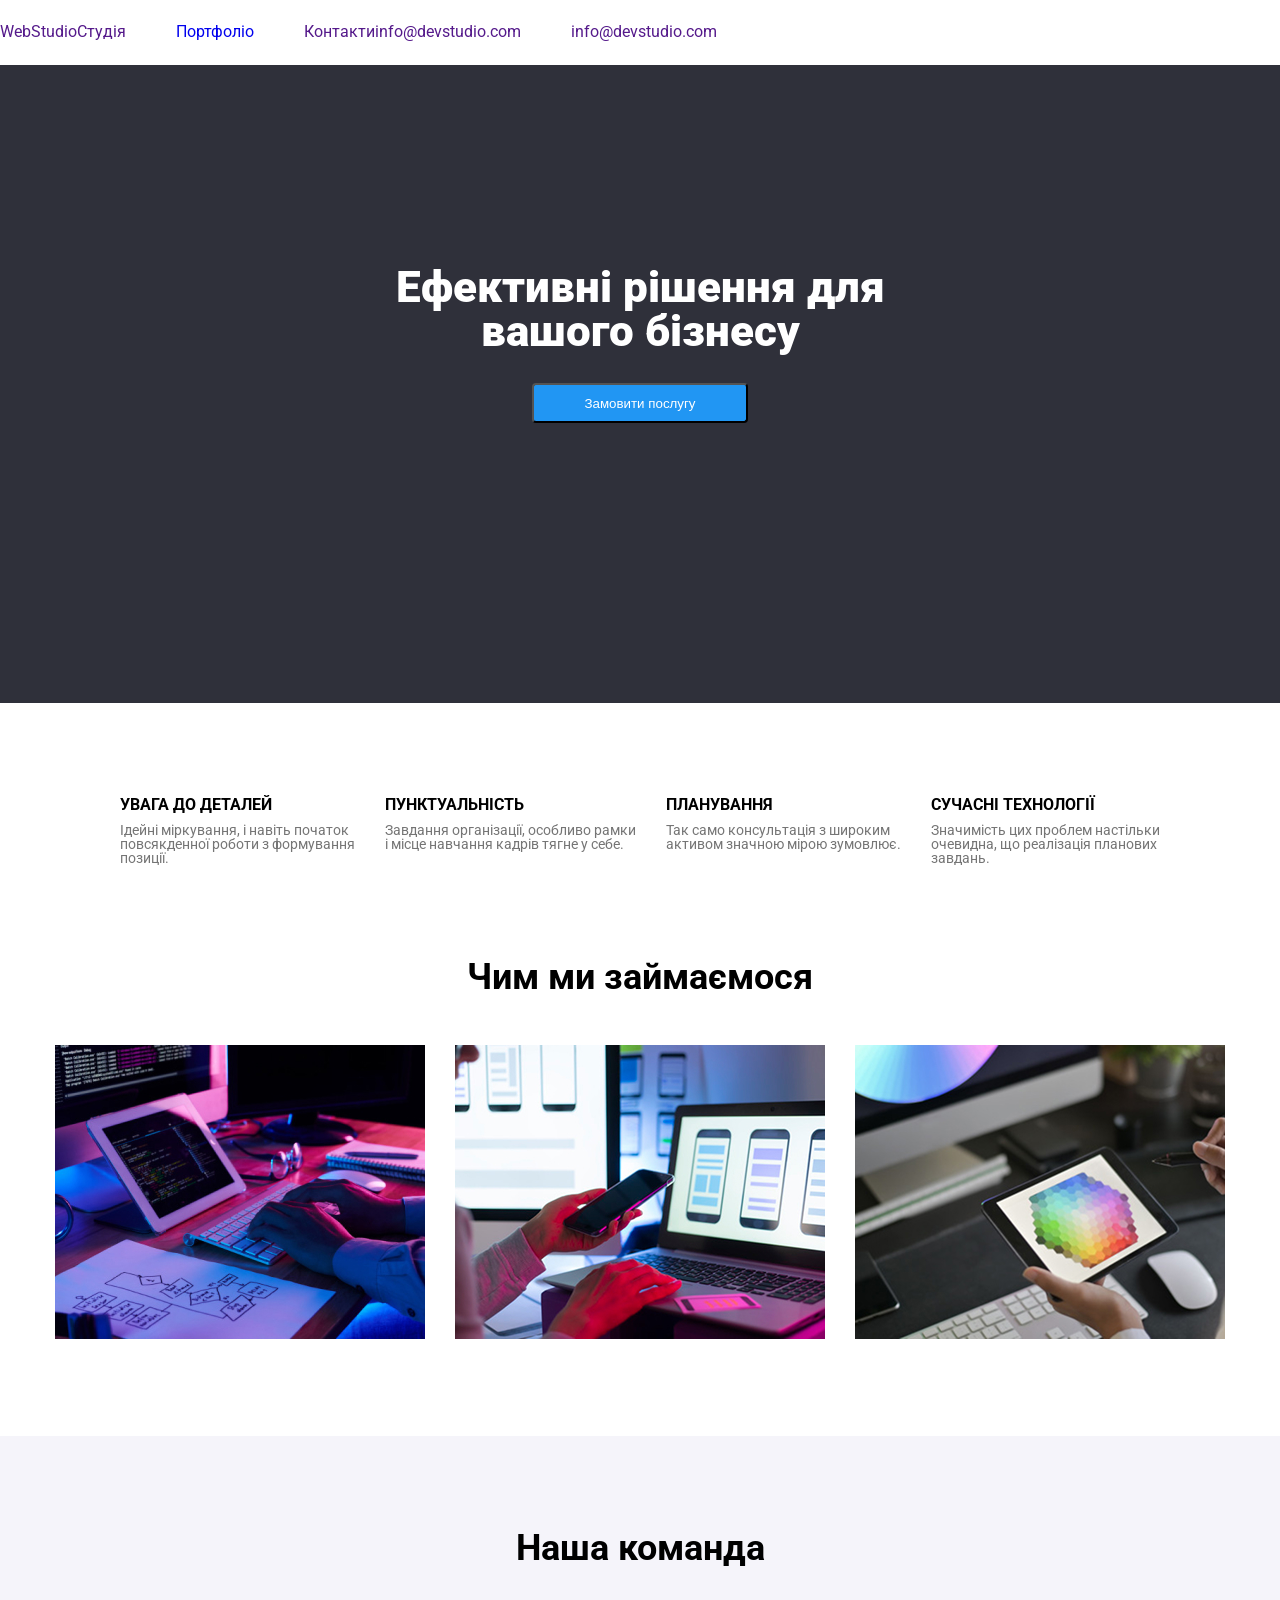
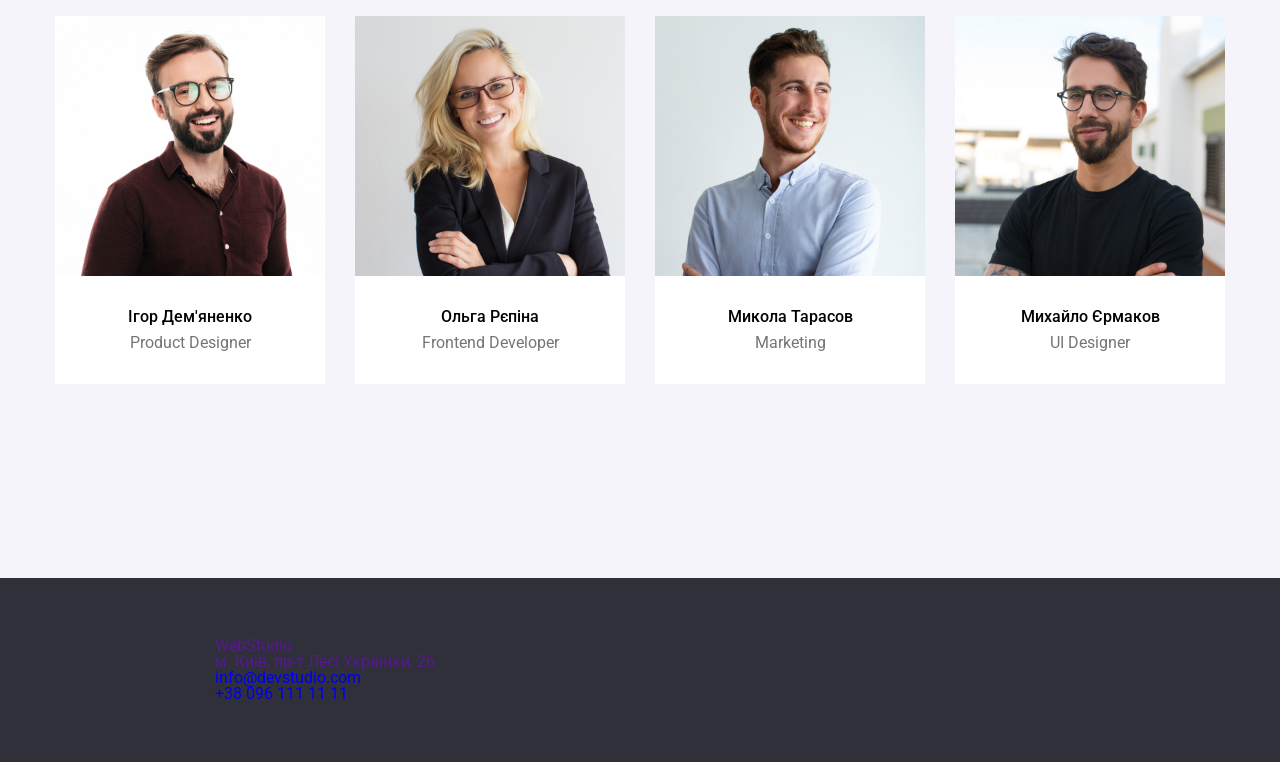
==== index.html @ 8193b267 "container" ====
<!DOCTYPE html>
<html lang="ukr">

<head>
  <meta charset="UTF-8">
  <meta name="viewport" content="width=device-width, initial-scale=1.0">
  <title>web-studio</title>
  <link rel="stylesheet" href="normalize.css">
   <link rel="stylesheet" href="css/reset.css">
  <link href="https://fonts.googleapis.com/css2?family=Montserrat:ital,wght@0,100..900;1,100..900&family=Raleway:ital,wght@0,100..900;1,100..900&family=Roboto:ital,wght@0,100..900;1,100..900&display=swap" rel="stylesheet">
  <link rel="stylesheet" href="css/style.css">
</head>
 
<body>
 <div class="container">
  <header class="header">
    <a class="header-title" href="">WebStudio</a>
    <div class="container">
    <nav class="header-nav">
      <ul class="header-nav_list">
        <li class="header-nav_item">
          <a class="header-nav_link" href="">Студія</a>
        </li>
        <li class="header-nav_item">
          <a class="header-nav_link" href="portfolio.html">Портфоліо</a>
        </li>
        <li class="header-nav_item">
          <a class="header-nav_link" href="">Контакти</a>
        </li>
       </ul>
    </nav>
    </div>
    <ul class="header-contact_list">
      <li class="header-contact_item">
        <a class="header-contact_link" href="">info@devstudio.com</a>
      </li>
      <li class="header-contact_item">
        <a class="header-contact_link" href="">info@devstudio.com</a>
      </li>
    </ul>


  </header>
  <main class="main">
    <section class="hero">
      <h1 class="hero-title">
        Ефективні рішення для <br>
         вашого бізнесу
      </h1>
      <button class="hero-btn">
        Замовити послугу
      </button>
    </section>
    <section class="teamwork">
      <ul class="teamwork-list">
        <li class="teamwork-item">
          <h3 class="teamwork-title">
            УВАГА ДО ДЕТАЛЕЙ
          </h3>
          <p class="teamwork-text">
            Ідейні міркування, і навіть початок <br>
             повсякденної роботи з формування <br>
              позиції.
          </p>
        </li>
        <li class="teamwork-item">


          <h3 class="teamwork-title">
            ПУНКТУАЛЬНІСТЬ
          </h3>
          <p class="teamwork-text">
            Завдання організації, особливо рамки <br>
             і місце навчання кадрів тягне у себе.
          </p>
        </li>
        <li class="teamwork-item">
          <h3 class="teamwork-title"> 
            ПЛАНУВАННЯ
          </h3>
          <p class="teamwork-text">
            Так само консультація з широким <br>
             активом значною мірою зумовлює.
          </p>
        </li>
        <li class="teamwork-item">


          <h3 class="teamwork-title">
            СУЧАСНІ ТЕХНОЛОГІЇ
          </h3>
          <p class="teamwork-text">
            Значимість цих проблем настільки <br> 
            очевидна, що реалізація планових <br>
             завдань.
          </p>
        </li>
      </ul>
    </section>
    <section class="work">
      <h2 class="work-title">
        Чим ми займаємося
      </h2>
      <ul class="work-list">
      <li class="work-item">
        <img class="work-img" src="./images/programmmer.jpg " alt="programmer-working">
      </li>
      <li class="work-item">
        <img class="work-img" src="./images/developer.jpg" alt="developing-smarthphones-application">
      </li>
      <li class="work-item">
        <img   class="work-img" src="./images/designer.jpg" alt=" color-selection">
      </li>
      </ul>
    </section>
    <section class="team">
      <h2 class="team-title">
        Наша команда
      </h2>
          <ul class="team-list">
      <li class="team-item">
        <img class="team-img" src="./images/product-designer.jpg" alt="" width="270px">
        <h3 class="team-name">
          Ігор Дем'яненко
        </h3>
        <p class="team-worker">
          Product Designer
        </p>
      </li>
      <li class="team-item">
        <img class="team-img" src="./images/frontend-developer.jpg" alt="" width="270px">
        <h3 class="team-name">
          Ольга Рєпіна
        </h3>
        <p class="team-worker">
          Frontend Developer
        </p>
      </li>
      <li class="team-item">
        <img class="team-img" src="./images/marketing-man.jpg" alt="" width="270px">
        <h3 class="team-name">
          Микола Тарасов
        </h3>
        <p class="team-worker">
          Marketing
        </p>
      </li>
      <li class="team-item">
        <img class="team-img" src="./images/ui-designer.jpg" alt="" width="270px">
        <h3 class="team-name">
          Михайло Єрмаков
        </h3>
        <p class="team-worker">
          UI Designer
        </p>
      </li>
      </ul>
    </section>
  </main>
  <footer class="footer">
    <a class="footer-logo-link" href="">WebStudio</a>
    <ul class="footer-list">
    <li class="footer-item">
   
     <a class="footer-link" href=""> м. Київ, пр-т Лесі Українки, 26</a>
   
    </li>
    <li class="footer-item">
    
     <a class="footer-link" href="mailto:info@devstudio.com"> info@devstudio.com</a>
  
    </li>
    <li class="footer-item">
      <a class="footer-link" href="tel:380961111111">  +38 096 111 11 11</a>
    
  
    </li>
    </ul>
  </footer>
  </div>
</body>

</html>
---- css/style.css ----
:root{
  
  --bg-color: #F5F4FA;
  --text-color: #757575;
  --title-color: #212121;
  --accent-second-color : #FFFFFF;
  --accent-color : #2196F3;
  --bg-footer-color: #2F303A;
  --second-font:"Raleway", sans-serif ;
  --main-font:"Roboto",sans-serif;
}
body{
  font-family:var(--main-font);
}
.header{
  padding-top: 24px;
  padding-bottom: 25px;
  display: flex;

}

.hero{
  text-align: center;
  padding-top: 200px;
  padding-bottom: 280px;
}

.teamwork{
padding-top: 94px ;
padding-bottom: 94px;

}

.work{
  padding-bottom: 94px;
}

.team{
  padding-top: 94px;
  /* padding-bottom: 94px; */
  background-color: #F5F4FA ;
height: 648px;

}

.footer{
  padding-top: 60px;
  padding-bottom: 60px;
}


.header-nav_list{
 display: flex;
 gap: 50px ;
}

.header-contact_list{
  display: flex ;
  gap: 50px ;
}
.hero{
  background-color: #2F303A;
}

.hero-title{
  font-size: 44px;
  color: white;
  font-weight: 900;
}

.hero-btn{
  background-color: #2196F3;
  color: white;
  border-radius: 4px;
  width: 216px;
  height: 40px;
 margin-top: 30px;
}


.teamwork-list{
  display: flex;
  justify-content: center;
  gap: 30px;
}

.teamwork-title{
  font-weight: 700;

}

.teamwork-text{
  font-size: 14px;
  font-weight: 400;
  color: #757575;
  margin-top: 10px
}

.work-title{
  font-weight: 700;
  font-size: 36px ;
  text-align: center;
}

.work-list{
  display: flex;
  justify-content: center;
  gap: 30px;
  margin-top: 50px;
}

.team-title{
  font-size: 36px;
  font-weight: 700;
  text-align: center;
}

.team-list{
  display: flex;
  gap: 30px;
  justify-content: center;
  margin-top: 50px;
}

.team-item{
  background-color: white;
  width: 270px;
  height: 368px;
  gap: 30px;
  text-align: center;

}

.team-name{
  font-weight: 500;
  font-size: 16px;
  margin-top: 30px;
  margin-bottom: 10px;
}

.team-worker{
  font-size: 16px;
  color: #757575;
}

.footer{
  background-color: #2F303A;
  padding-left: 215px ;
}

.footer-link:nth-child(){
color: white;
}

.container{
  width: 1170px;
  margin: 0 auto;
  
}
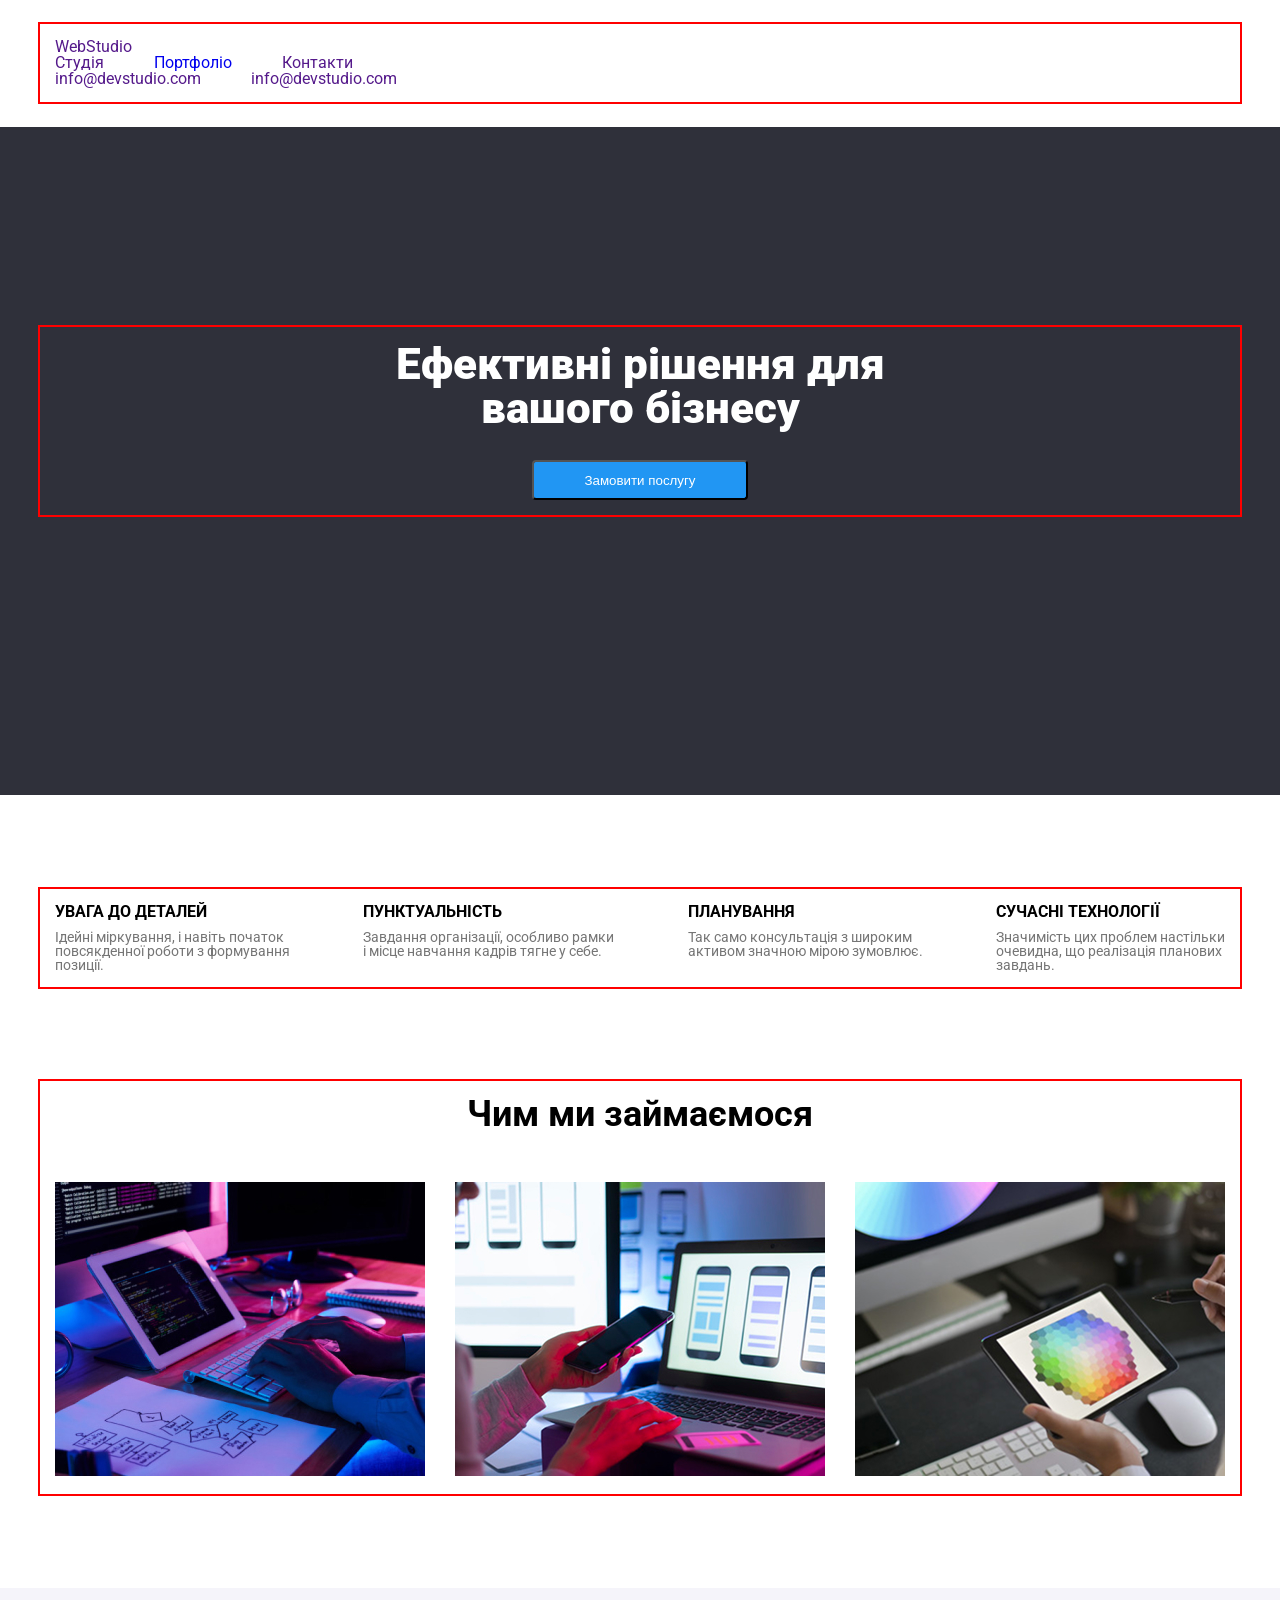
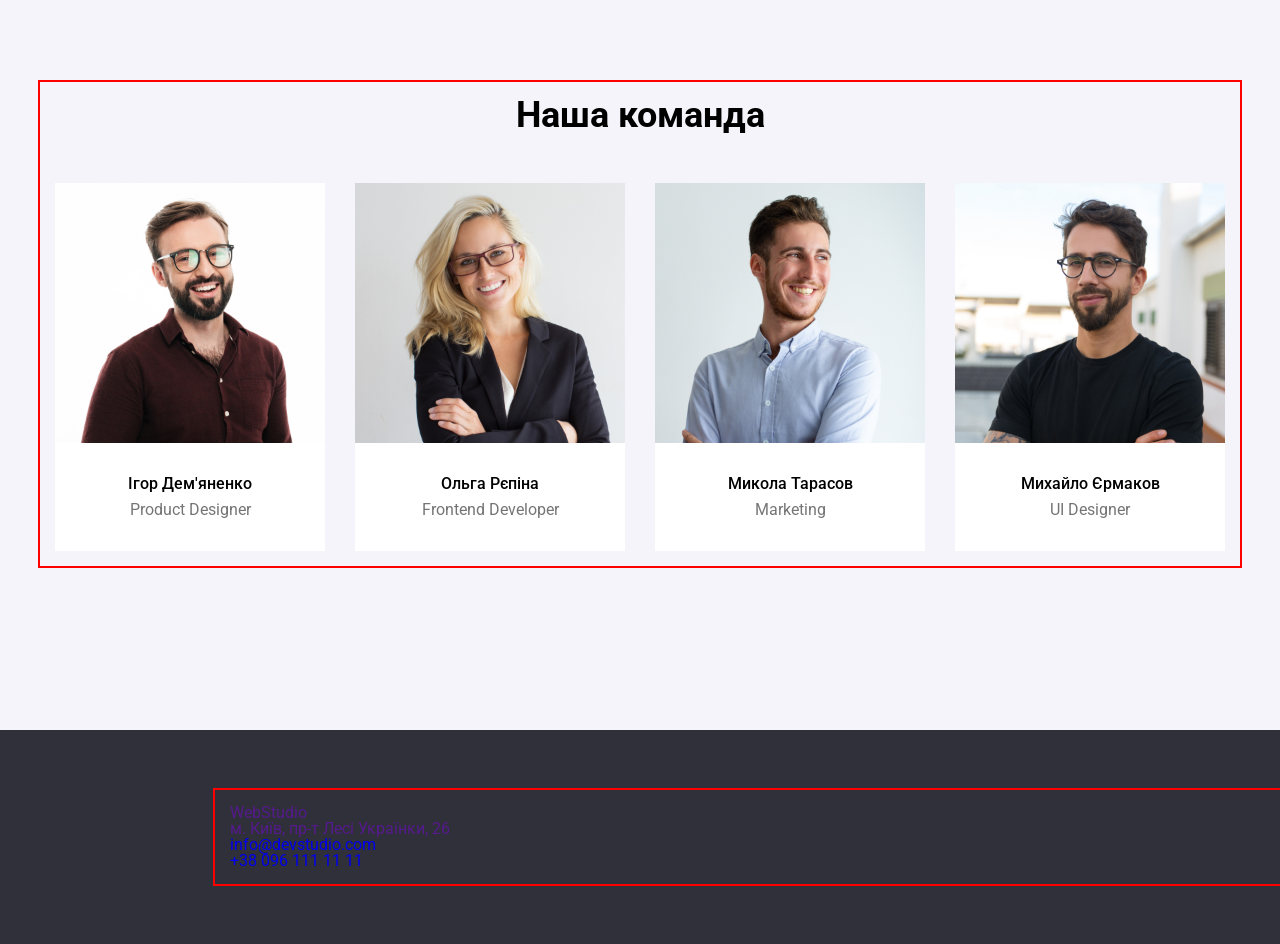
==== commit d7a1626e: "section-cntainer-fix" ====
--- a/index.html
+++ b/index.html
@@ -12,10 +12,11 @@
 </head>
  
 <body>
- <div class="container">
+ 
   <header class="header">
+    <div class="container">
     <a class="header-title" href="">WebStudio</a>
-    <div class="container">
+    
     <nav class="header-nav">
       <ul class="header-nav_list">
         <li class="header-nav_item">
@@ -29,7 +30,7 @@
         </li>
        </ul>
     </nav>
-    </div>
+    
     <ul class="header-contact_list">
       <li class="header-contact_item">
         <a class="header-contact_link" href="">info@devstudio.com</a>
@@ -37,12 +38,14 @@
       <li class="header-contact_item">
         <a class="header-contact_link" href="">info@devstudio.com</a>
       </li>
+  
     </ul>
 
-
+        </div>
   </header>
   <main class="main">
     <section class="hero">
+      <div class="container">
       <h1 class="hero-title">
         Ефективні рішення для <br>
          вашого бізнесу
@@ -50,8 +53,10 @@
       <button class="hero-btn">
         Замовити послугу
       </button>
+      </div>
     </section>
     <section class="teamwork">
+      <div class="container">
       <ul class="teamwork-list">
         <li class="teamwork-item">
           <h3 class="teamwork-title">
@@ -96,8 +101,10 @@
           </p>
         </li>
       </ul>
+      </div>
     </section>
     <section class="work">
+      <div class="container">
       <h2 class="work-title">
         Чим ми займаємося
       </h2>
@@ -112,8 +119,10 @@
         <img   class="work-img" src="./images/designer.jpg" alt=" color-selection">
       </li>
       </ul>
+      </div>
     </section>
     <section class="team">
+      <div class="container">
       <h2 class="team-title">
         Наша команда
       </h2>
@@ -155,9 +164,11 @@
         </p>
       </li>
       </ul>
+      </div>
     </section>
   </main>
   <footer class="footer">
+  <div class="container">
     <a class="footer-logo-link" href="">WebStudio</a>
     <ul class="footer-list">
     <li class="footer-item">
@@ -176,8 +187,9 @@
   
     </li>
     </ul>
+    </div>
   </footer>
-  </div>
+  
 </body>
 
 </html>
--- a/css/style.css
+++ b/css/style.css
@@ -11,6 +11,12 @@
 }
 body{
   font-family:var(--main-font);
+}
+.container{
+  width: 1170px;
+  margin: 0 auto;
+  outline: 2px solid red;
+  padding: 15px;
 }
 .header{
   padding-top: 24px;
@@ -80,7 +86,7 @@
 
 .teamwork-list{
   display: flex;
-  justify-content: center;
+  justify-content: space-between;
   gap: 30px;
 }
 
@@ -152,8 +158,3 @@
 color: white;
 }
 
-.container{
-  width: 1170px;
-  margin: 0 auto;
-  
-}
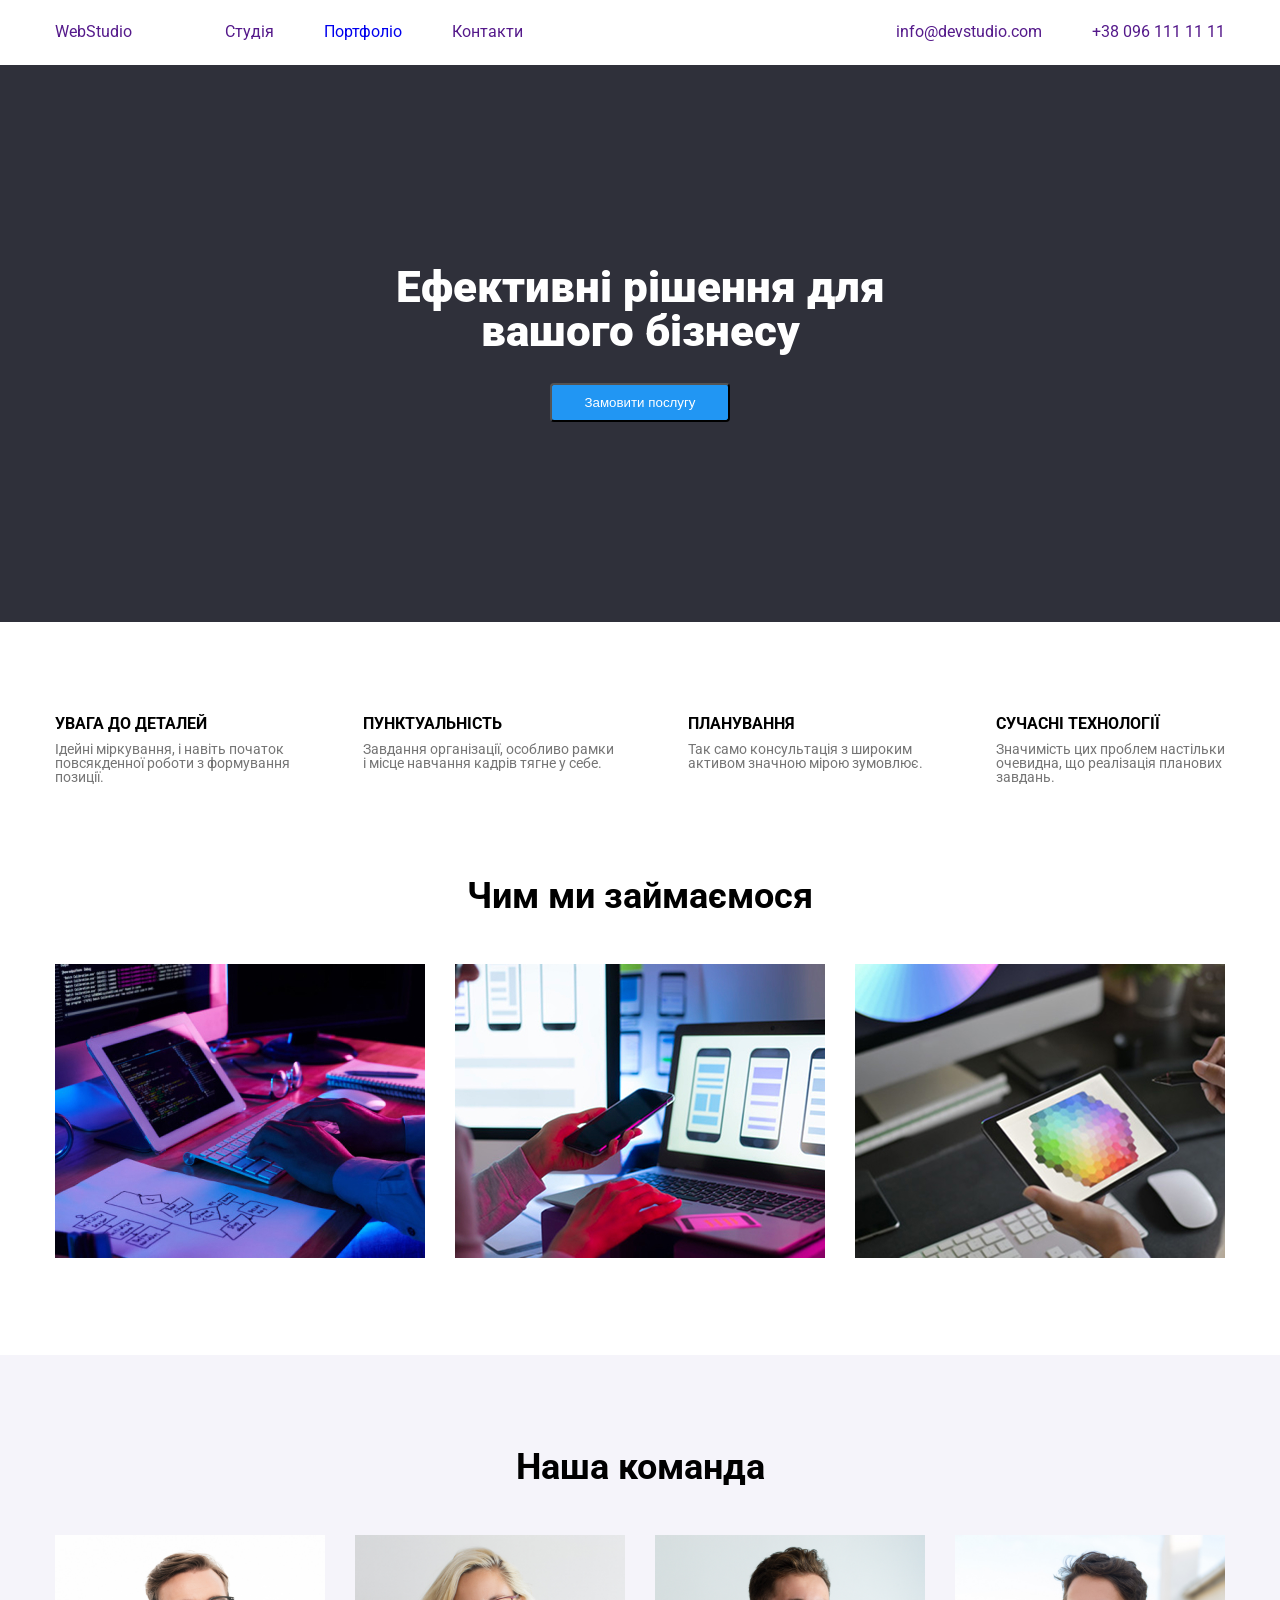
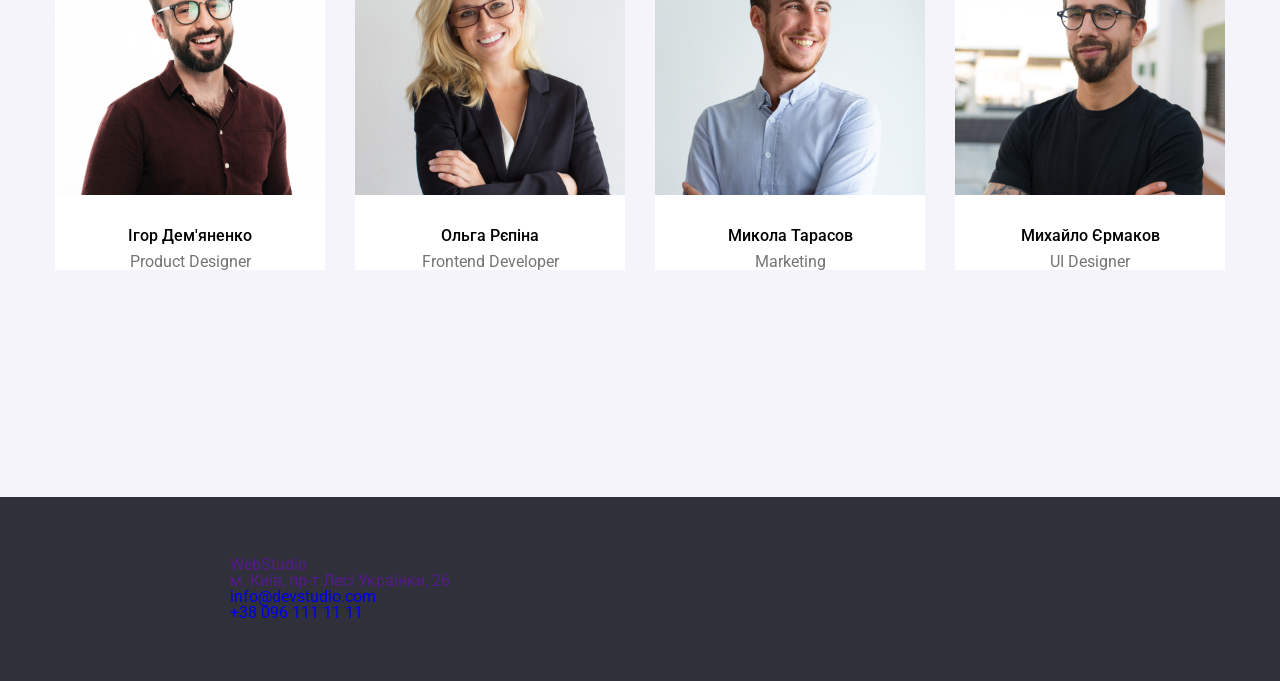
==== commit 9611b527: "container-fix" ====
--- a/index.html
+++ b/index.html
@@ -14,9 +14,10 @@
 <body>
  
   <header class="header">
-    <div class="container">
+    <div class="container header-container">
+      
     <a class="header-title" href="">WebStudio</a>
-    
+    <div class="header-wrapper">
     <nav class="header-nav">
       <ul class="header-nav_list">
         <li class="header-nav_item">
@@ -30,17 +31,17 @@
         </li>
        </ul>
     </nav>
-    
+   
     <ul class="header-contact_list">
       <li class="header-contact_item">
         <a class="header-contact_link" href="">info@devstudio.com</a>
       </li>
       <li class="header-contact_item">
-        <a class="header-contact_link" href="">info@devstudio.com</a>
+        <a class="header-contact_link" href="">+38 096 111 11 11</a>
       </li>
   
     </ul>
-
+      </div>
         </div>
   </header>
   <main class="main">
@@ -122,7 +123,7 @@
       </div>
     </section>
     <section class="team">
-      <div class="container">
+      <div       class="container">
       <h2 class="team-title">
         Наша команда
       </h2>
--- a/css/style.css
+++ b/css/style.css
@@ -15,8 +15,18 @@
 .container{
   width: 1170px;
   margin: 0 auto;
-  outline: 2px solid red;
-  padding: 15px;
+  padding-left: 15px;
+  padding-right: 15px;
+}
+.header-container{
+  display: flex;
+  align-items: center;
+}
+
+.header-wrapper{
+  width: 100%;
+  display: flex;
+  justify-content: space-between;
 }
 .header{
   padding-top: 24px;
@@ -24,11 +34,14 @@
   display: flex;
 
 }
-
+.header-title{
+ margin-right: 93px;
+}
 .hero{
   text-align: center;
   padding-top: 200px;
-  padding-bottom: 280px;
+  padding-bottom: 200px;
+  background-color: var(--bg-footer-color);
 }
 
 .teamwork{
@@ -44,9 +57,9 @@
 .team{
   padding-top: 94px;
   /* padding-bottom: 94px; */
-  background-color: #F5F4FA ;
+  background-color: var(--bg-color) ;
 height: 648px;
-
+ 
 }
 
 .footer{
@@ -64,22 +77,20 @@
   display: flex ;
   gap: 50px ;
 }
-.hero{
-  background-color: #2F303A;
-}
+
+
 
 .hero-title{
   font-size: 44px;
-  color: white;
+  color: var(  --accent-second-color);
   font-weight: 900;
 }
 
 .hero-btn{
-  background-color: #2196F3;
-  color: white;
+  background-color: var(--accent-color);
+  color: var(  --accent-second-color);
   border-radius: 4px;
-  width: 216px;
-  height: 40px;
+ padding: 10px 32px 10px 32px;
  margin-top: 30px;
 }
 
@@ -98,7 +109,7 @@
 .teamwork-text{
   font-size: 14px;
   font-weight: 400;
-  color: #757575;
+  color: var(--text-color);
   margin-top: 10px
 }
 
@@ -129,9 +140,9 @@
 }
 
 .team-item{
-  background-color: white;
-  width: 270px;
-  height: 368px;
+  background-color:  var(  --accent-second-color);
+ 
+  
   gap: 30px;
   text-align: center;
 
@@ -146,15 +157,82 @@
 
 .team-worker{
   font-size: 16px;
+  color: var(--text-color);
+}
+
+.footer{
+  background-color: var(--bg-footer-color);
+  padding-left: 215px ;
+}
+
+.footer-link:nth-child(){
+color: var(  --accent-second-color);
+}
+
+
+
+
+.projects-item_btn{
+ border-radius: 15px;
+ 
+}
+.projects-list{
+  display: flex;
+justify-content: center;
+gap: 8px;
+  margin-bottom: 34px ;
+}
+.projects-developer{
+  font-weight: 700;
+  font-size: 18px;
+  padding-top: 4px;
+}
+
+.description{
+  font-size: 16px;
+  color: var(--text-color);
+  font-weight: 400;
+  padding-top: 4px;
+}
+
+.projects-work{
+
+ 
+  display: flex;
+  justify-content: space-between;
+  flex-wrap: wrap;
+  gap: 30px;
+ 
+
+  
+}
+
+.projects-logo-btn{
+  gap: 8px;
+  font-size: 16px;
+}
+
+.projects-btn{
+  font-size: 16px;
+ background-color: var(--bg-color) ;
+}
+.projects-btn:hover{
+ background-color: var(--accent-color);
+}
+.projects{
+
+  margin-bottom: 94px;
+}
+
+.footer-link_contact{
+ color: (var(--text-color));
+}
+
+
+.footer-logo-link{
   color: #757575;
-}
-
-.footer{
-  background-color: #2F303A;
-  padding-left: 215px ;
-}
-
-.footer-link:nth-child(){
-color: white;
-}
-
+  font-size: 26px;
+}
+.footer-link_adress{
+ color: var(--bg-color);
+}
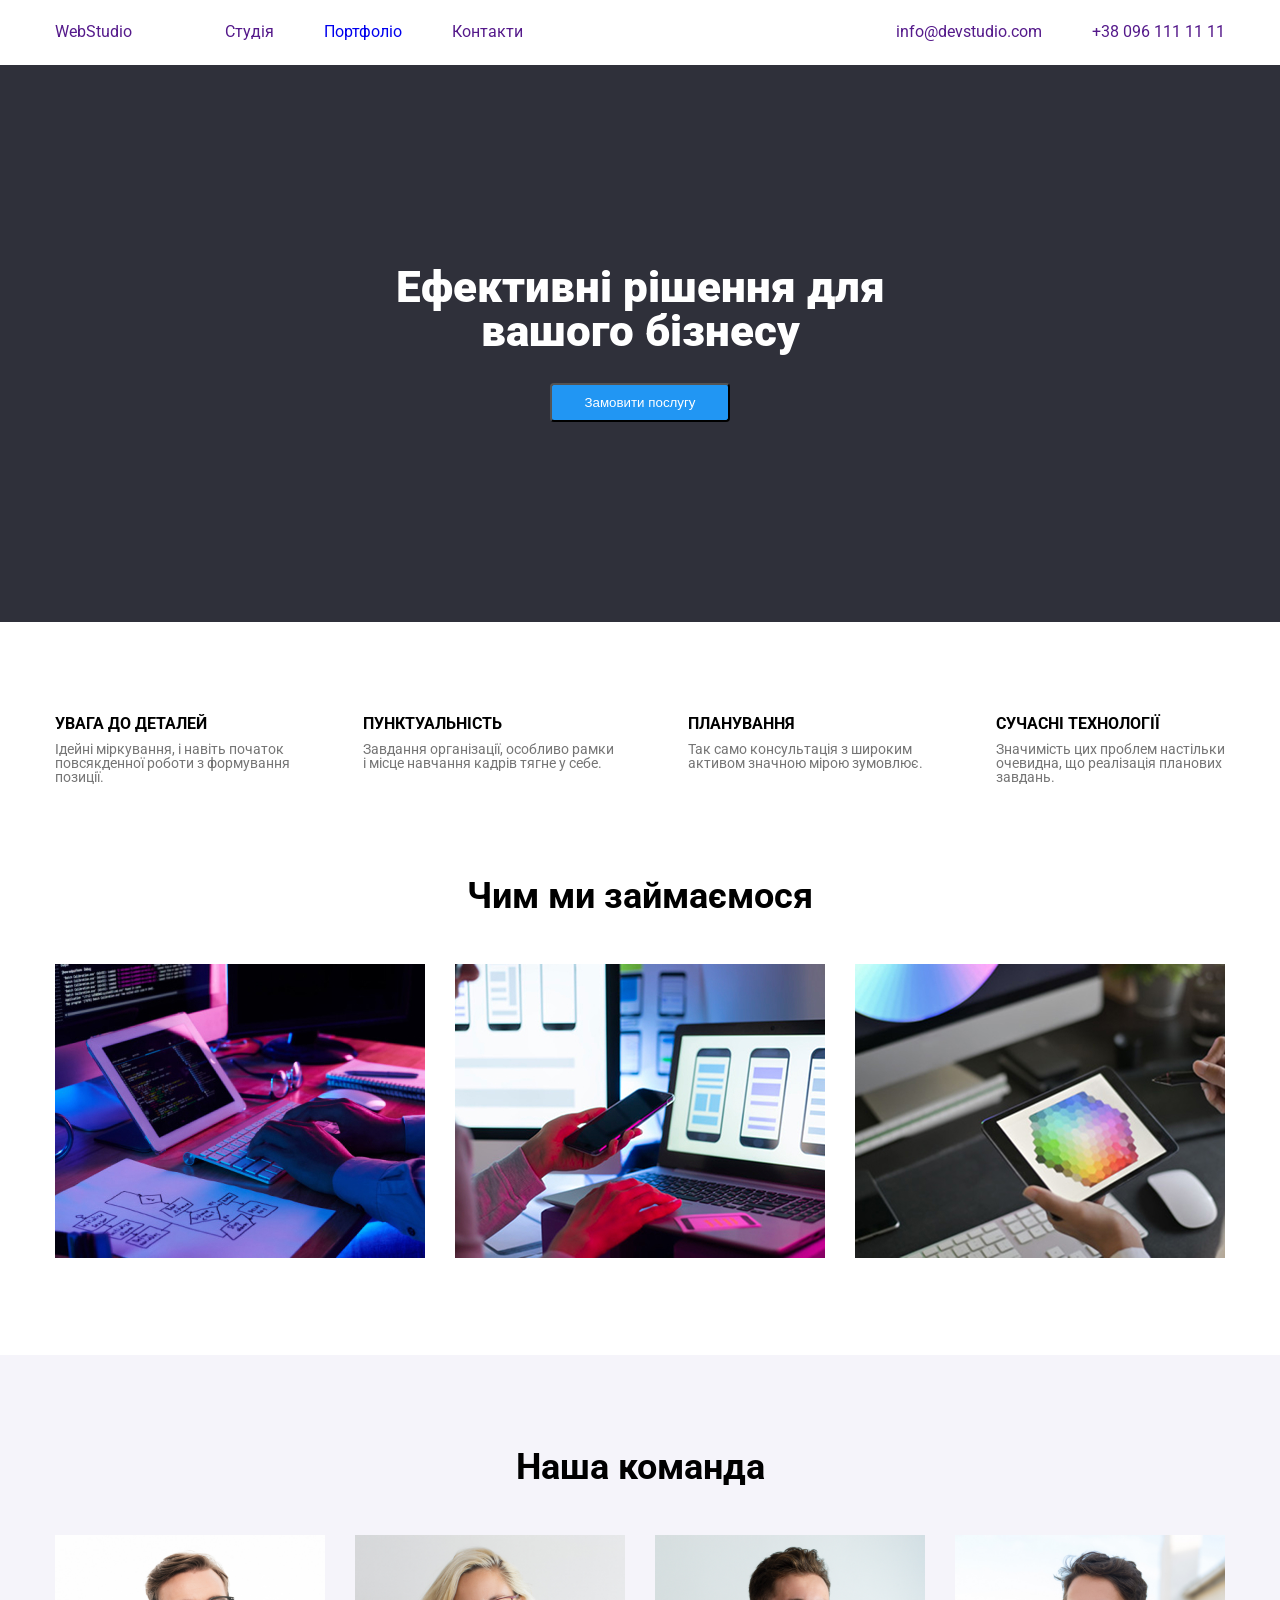
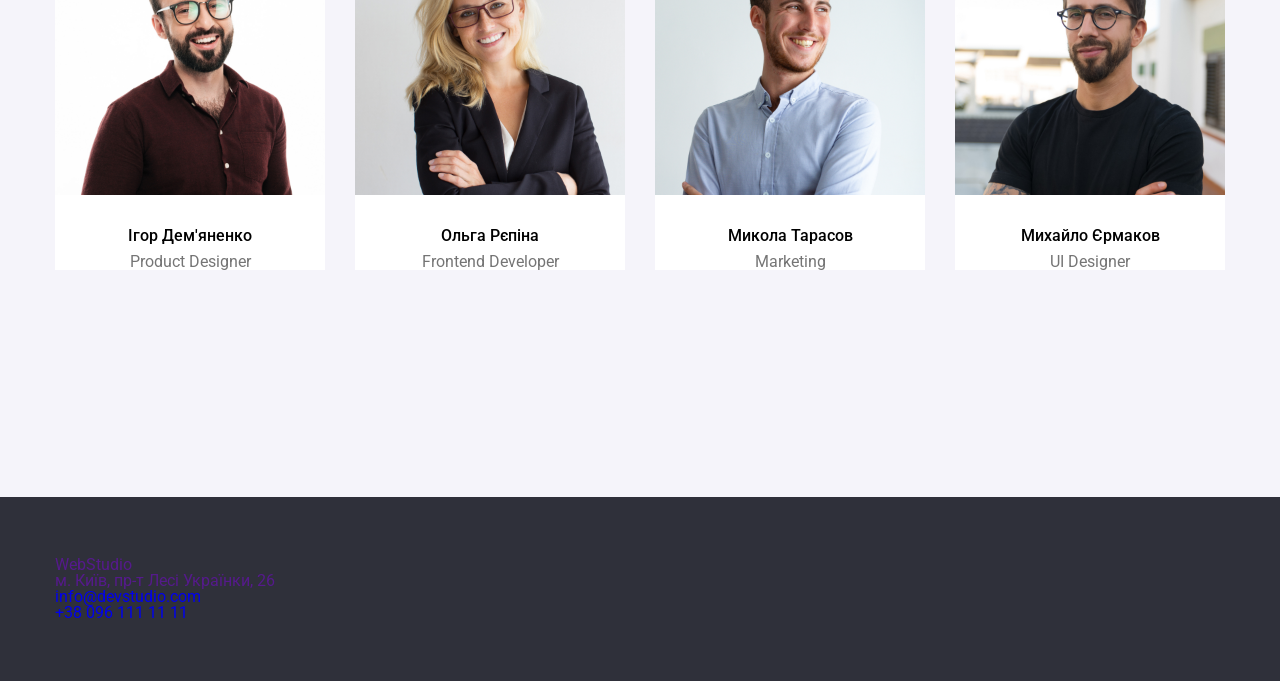
==== commit 64a95f61: "container-second-fix" ====
--- a/index.html
+++ b/index.html
@@ -117,7 +117,7 @@
         <img class="work-img" src="./images/developer.jpg" alt="developing-smarthphones-application">
       </li>
       <li class="work-item">
-        <img   class="work-img" src="./images/designer.jpg" alt=" color-selection">
+        <img class="work-img" src="./images/designer.jpg" alt=" color-selection">
       </li>
       </ul>
       </div>
--- a/css/style.css
+++ b/css/style.css
@@ -162,7 +162,7 @@
 
 .footer{
   background-color: var(--bg-footer-color);
-  padding-left: 215px ;
+ 
 }
 
 .footer-link:nth-child(){
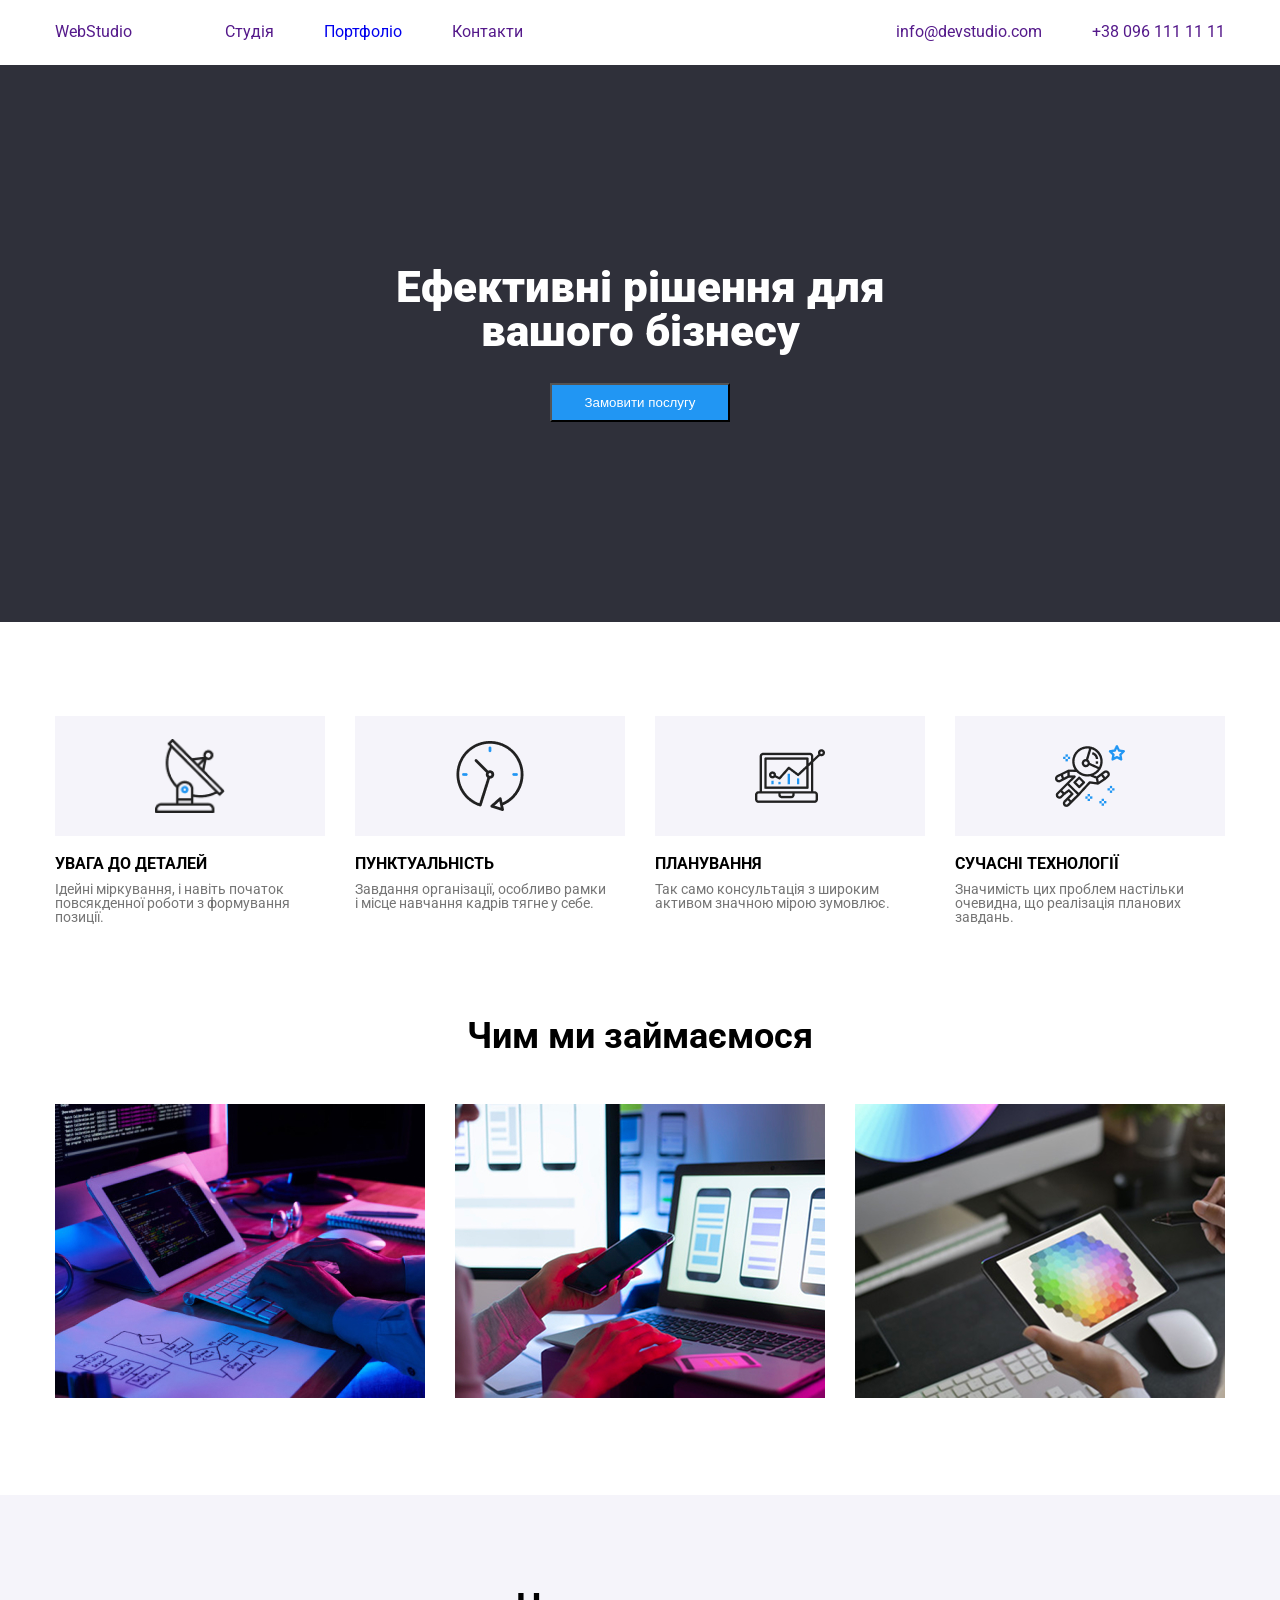
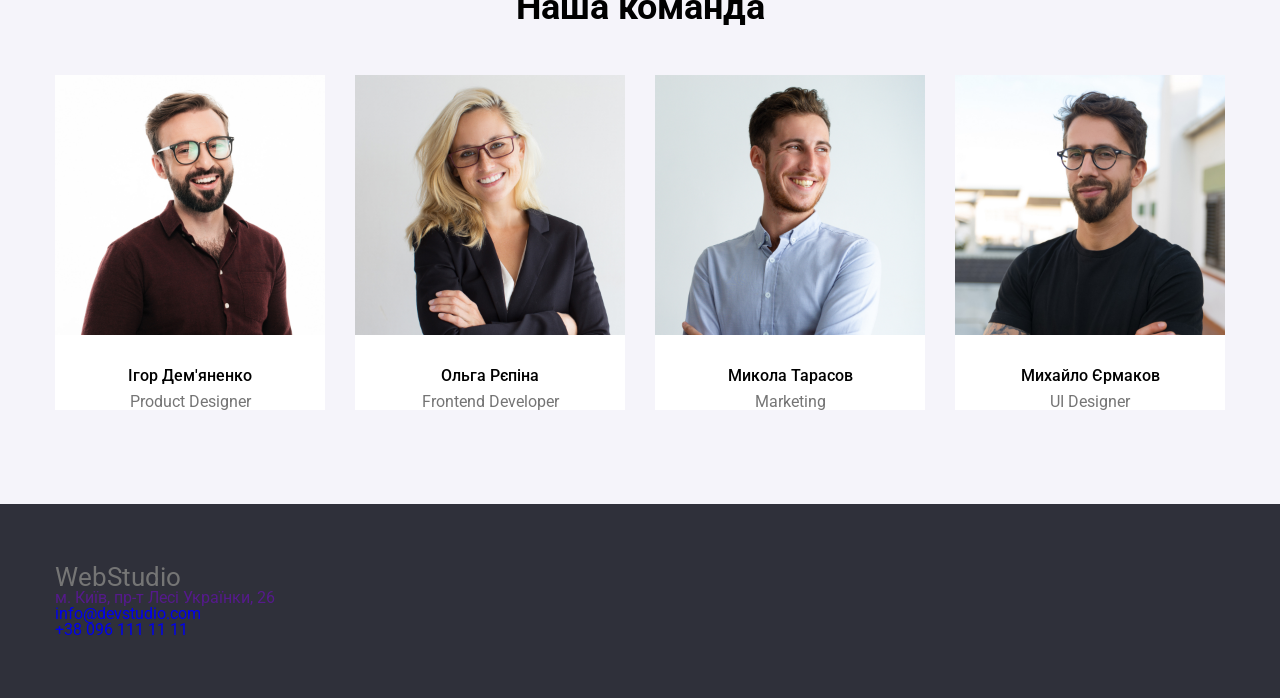
==== commit 722502b0: "icons-added" ====
--- a/index.html
+++ b/index.html
@@ -12,10 +12,8 @@
 </head>
  
 <body>
- 
   <header class="header">
     <div class="container header-container">
-      
     <a class="header-title" href="">WebStudio</a>
     <div class="header-wrapper">
     <nav class="header-nav">
@@ -70,8 +68,6 @@
           </p>
         </li>
         <li class="teamwork-item">
-
-
           <h3 class="teamwork-title">
             ПУНКТУАЛЬНІСТЬ
           </h3>
@@ -90,8 +86,6 @@
           </p>
         </li>
         <li class="teamwork-item">
-
-
           <h3 class="teamwork-title">
             СУЧАСНІ ТЕХНОЛОГІЇ
           </h3>
--- a/css/style.css
+++ b/css/style.css
@@ -44,9 +44,10 @@
   background-color: var(--bg-footer-color);
 }
 
-.teamwork{
+.team{
 padding-top: 94px ;
 padding-bottom: 94px;
+ background-color: var(--bg-color) ;
 
 }
 
@@ -54,11 +55,10 @@
   padding-bottom: 94px;
 }
 
-.team{
+.teamwork{
   padding-top: 94px;
-  /* padding-bottom: 94px; */
-  background-color: var(--bg-color) ;
-height: 648px;
+  padding-bottom: 94px;
+ 
  
 }
 
@@ -89,12 +89,37 @@
 .hero-btn{
   background-color: var(--accent-color);
   color: var(  --accent-second-color);
-  border-radius: 4px;
+
  padding: 10px 32px 10px 32px;
  margin-top: 30px;
 }
 
-
+.teamwork-item:before{
+background: var(--bg-color) ;
+content: "" ;
+display: block;
+height: 120px;
+width: 270px;
+margin-bottom: 20px;
+background-size: 70px;
+background-position: center;
+background-repeat: no-repeat;
+}
+.teamwork-item:first-child:before{
+background-image: url(../images/satellite.png);
+}
+
+.teamwork-item:nth-child(2):before{
+background-image: url(../images/clock.png);
+}
+
+.teamwork-item:nth-child(3):before{
+  background-image: url(../images/diagram.png)
+}
+
+.teamwork-item:nth-child(4):before{
+  background-image: url(../images/astronaut.png)
+}
 .teamwork-list{
   display: flex;
   justify-content: space-between;
@@ -165,22 +190,19 @@
  
 }
 
-.footer-link:nth-child(){
-color: var(  --accent-second-color);
-}
-
-
-
-
-.projects-item_btn{
- border-radius: 15px;
- 
+
+
+
+
+.projects-btn{
+ border-radius: 4px;
+ border: 1px solid var(--bg-color);
 }
 .projects-list{
   display: flex;
 justify-content: center;
 gap: 8px;
-  margin-bottom: 34px ;
+padding-bottom: 34px;
 }
 .projects-developer{
   font-weight: 700;
@@ -220,8 +242,8 @@
  background-color: var(--accent-color);
 }
 .projects{
-
-  margin-bottom: 94px;
+ padding-top: 94px;
+  padding-bottom: 94px;
 }
 
 .footer-link_contact{
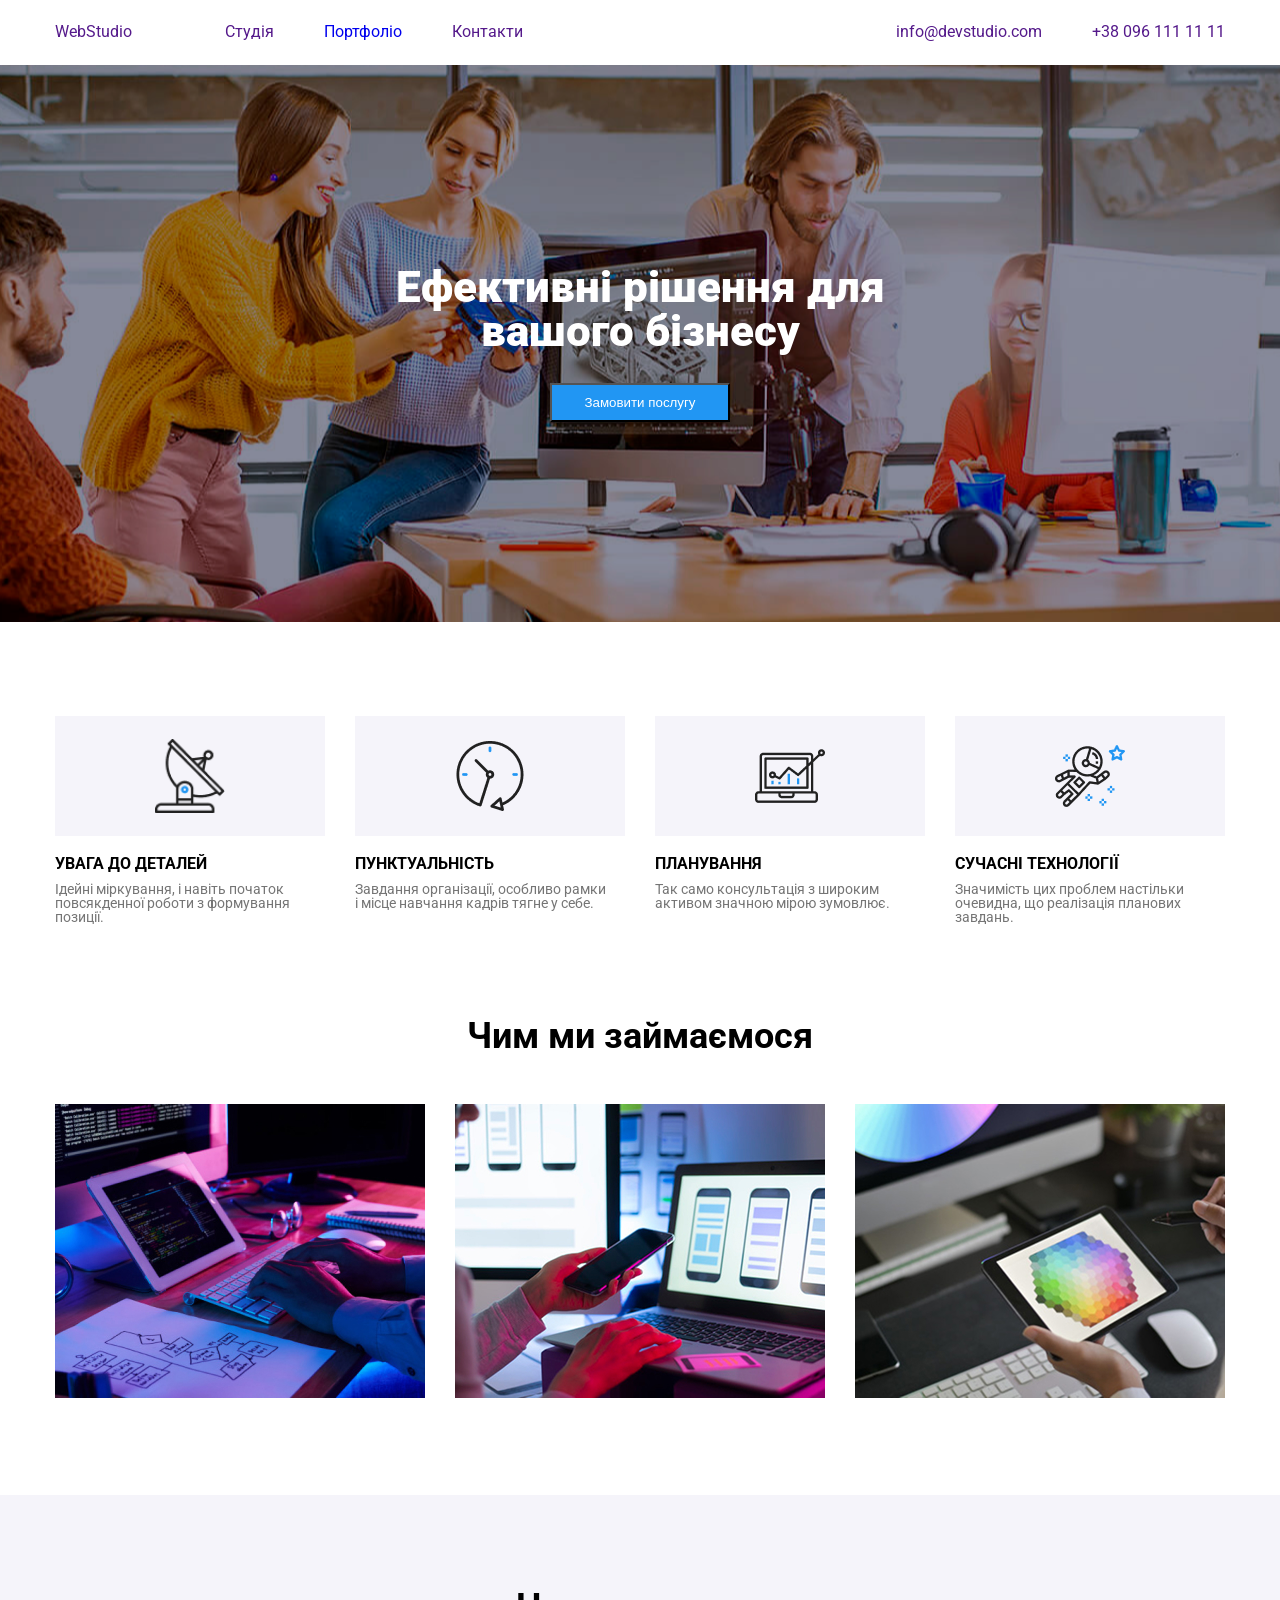
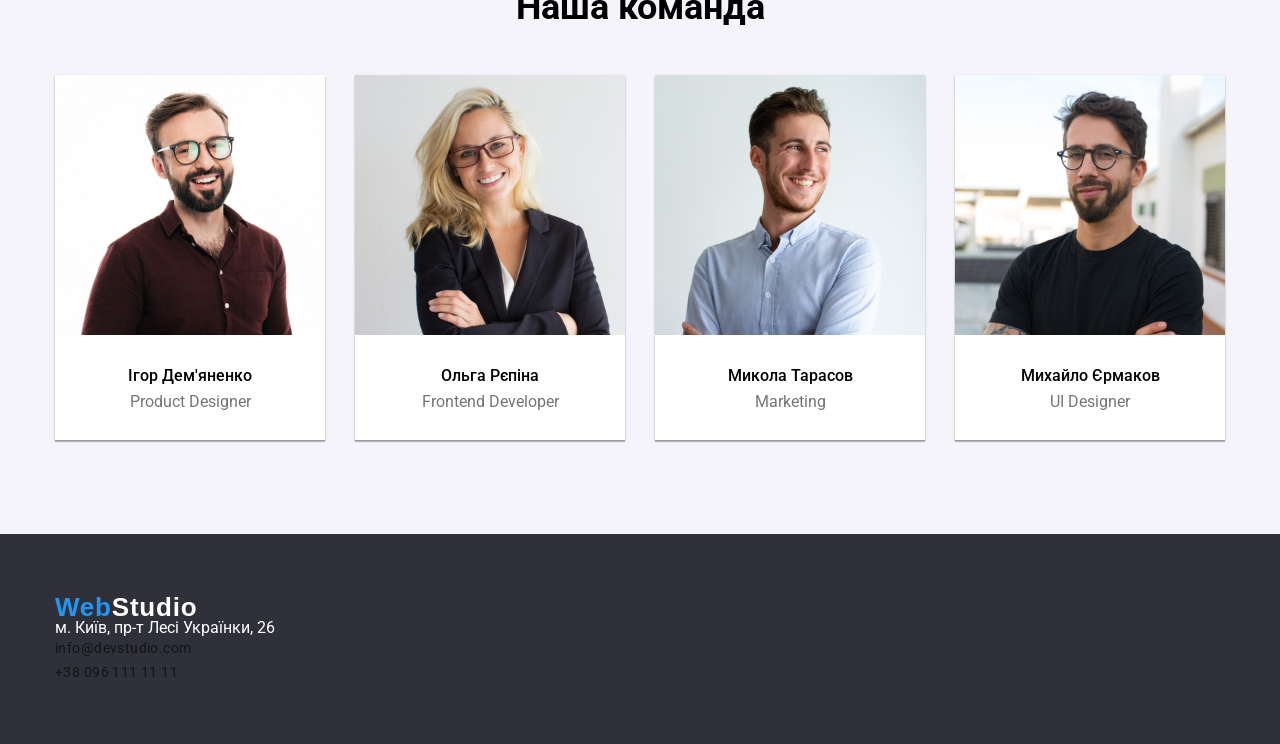
==== commit ea6350d3: "styled-logo" ====
--- a/index.html
+++ b/index.html
@@ -164,20 +164,20 @@
   </main>
   <footer class="footer">
   <div class="container">
-    <a class="footer-logo-link" href="">WebStudio</a>
+    <a class="footer-logo" href=""><span>Web</span>Studio</a>
     <ul class="footer-list">
     <li class="footer-item">
    
-     <a class="footer-link" href=""> м. Київ, пр-т Лесі Українки, 26</a>
+     <a class="footer-link_address" href=""> м. Київ, пр-т Лесі Українки, 26</a>
    
     </li>
     <li class="footer-item">
     
-     <a class="footer-link" href="mailto:info@devstudio.com"> info@devstudio.com</a>
+     <a class="footer-link_contact" href="mailto:info@devstudio.com"> info@devstudio.com</a>
   
     </li>
     <li class="footer-item">
-      <a class="footer-link" href="tel:380961111111">  +38 096 111 11 11</a>
+      <a class="footer-link_contact" href="tel:380961111111">  +38 096 111 11 11</a>
     
   
     </li>
--- a/css/style.css
+++ b/css/style.css
@@ -8,6 +8,7 @@
   --bg-footer-color: #2F303A;
   --second-font:"Raleway", sans-serif ;
   --main-font:"Roboto",sans-serif;
+  --logo-color: #000000;
 }
 body{
   font-family:var(--main-font);
@@ -22,7 +23,17 @@
   display: flex;
   align-items: center;
 }
-
+.header-logo{
+  font-weight: 700;
+  font-size: 26px;
+  font-family: var(--second-font);
+  letter-spacing: 0.03em;
+  color: var(--logo-color);
+}
+
+.header-logo span{
+  color: var(--accent-color);
+}
 .header-wrapper{
   width: 100%;
   display: flex;
@@ -41,7 +52,9 @@
   text-align: center;
   padding-top: 200px;
   padding-bottom: 200px;
-  background-color: var(--bg-footer-color);
+  background-position: center;
+  background-image: url(../images/background\ image.png);
+  background-repeat: no-repeat;
 }
 
 .team{
@@ -67,7 +80,13 @@
   padding-bottom: 60px;
 }
 
-
+.header-nav_link:hover{
+ color: var(--accent-color);
+}
+
+.header-contact_link:hover{
+color: var(--accent-color);
+}
 .header-nav_list{
  display: flex;
  gap: 50px ;
@@ -89,9 +108,9 @@
 .hero-btn{
   background-color: var(--accent-color);
   color: var(  --accent-second-color);
-
  padding: 10px 32px 10px 32px;
  margin-top: 30px;
+ box-shadow: 0px 4px 4px 0px rgba(0, 0, 0, 0.15);
 }
 
 .teamwork-item:before{
@@ -166,11 +185,10 @@
 
 .team-item{
   background-color:  var(  --accent-second-color);
- 
-  
-  gap: 30px;
-  text-align: center;
-
+  gap: 30px;
+  text-align: center;
+  padding-bottom: 30px;
+  box-shadow: 0px 2px 1px 0px rgba(0, 0, 0, 0.2) , 0px 1px 1px 0px rgba(0, 0, 0, 0.14) ,  0px 1px 3px 0px rgba(0, 0, 0, 0.12) ;
 }
 
 .team-name{
@@ -238,6 +256,7 @@
   font-size: 16px;
  background-color: var(--bg-color) ;
 }
+
 .projects-btn:hover{
  background-color: var(--accent-color);
 }
@@ -246,15 +265,29 @@
   padding-bottom: 94px;
 }
 
+.projects-item:first-child{
+  box-shadow: 1px 4px 6px 0px rgba(0, 0, 0, 0.16),0px 4px 4px 0px rgba(0, 0, 0, 0.06);
+}
 .footer-link_contact{
- color: (var(--text-color));
-}
-
-
-.footer-logo-link{
-  color: #757575;
+ color: (var(--accent-second-color));
+ font-size: 14px;
+ line-height: 24px;
+ letter-spacing: 0.03em;
+ opacity: 0.6;
+}
+
+
+.footer-logo{
+  color: var(--accent-second-color);
   font-size: 26px;
-}
-.footer-link_adress{
- color: var(--bg-color);
+  letter-spacing: 0.03em;
+  font-weight: 700;
+  font-family: var(--second-font);
+}
+
+.footer-logo span{
+  color: var(--accent-color);
+}
+.footer-link_address{
+ color: var(--accent-second-color);
 }
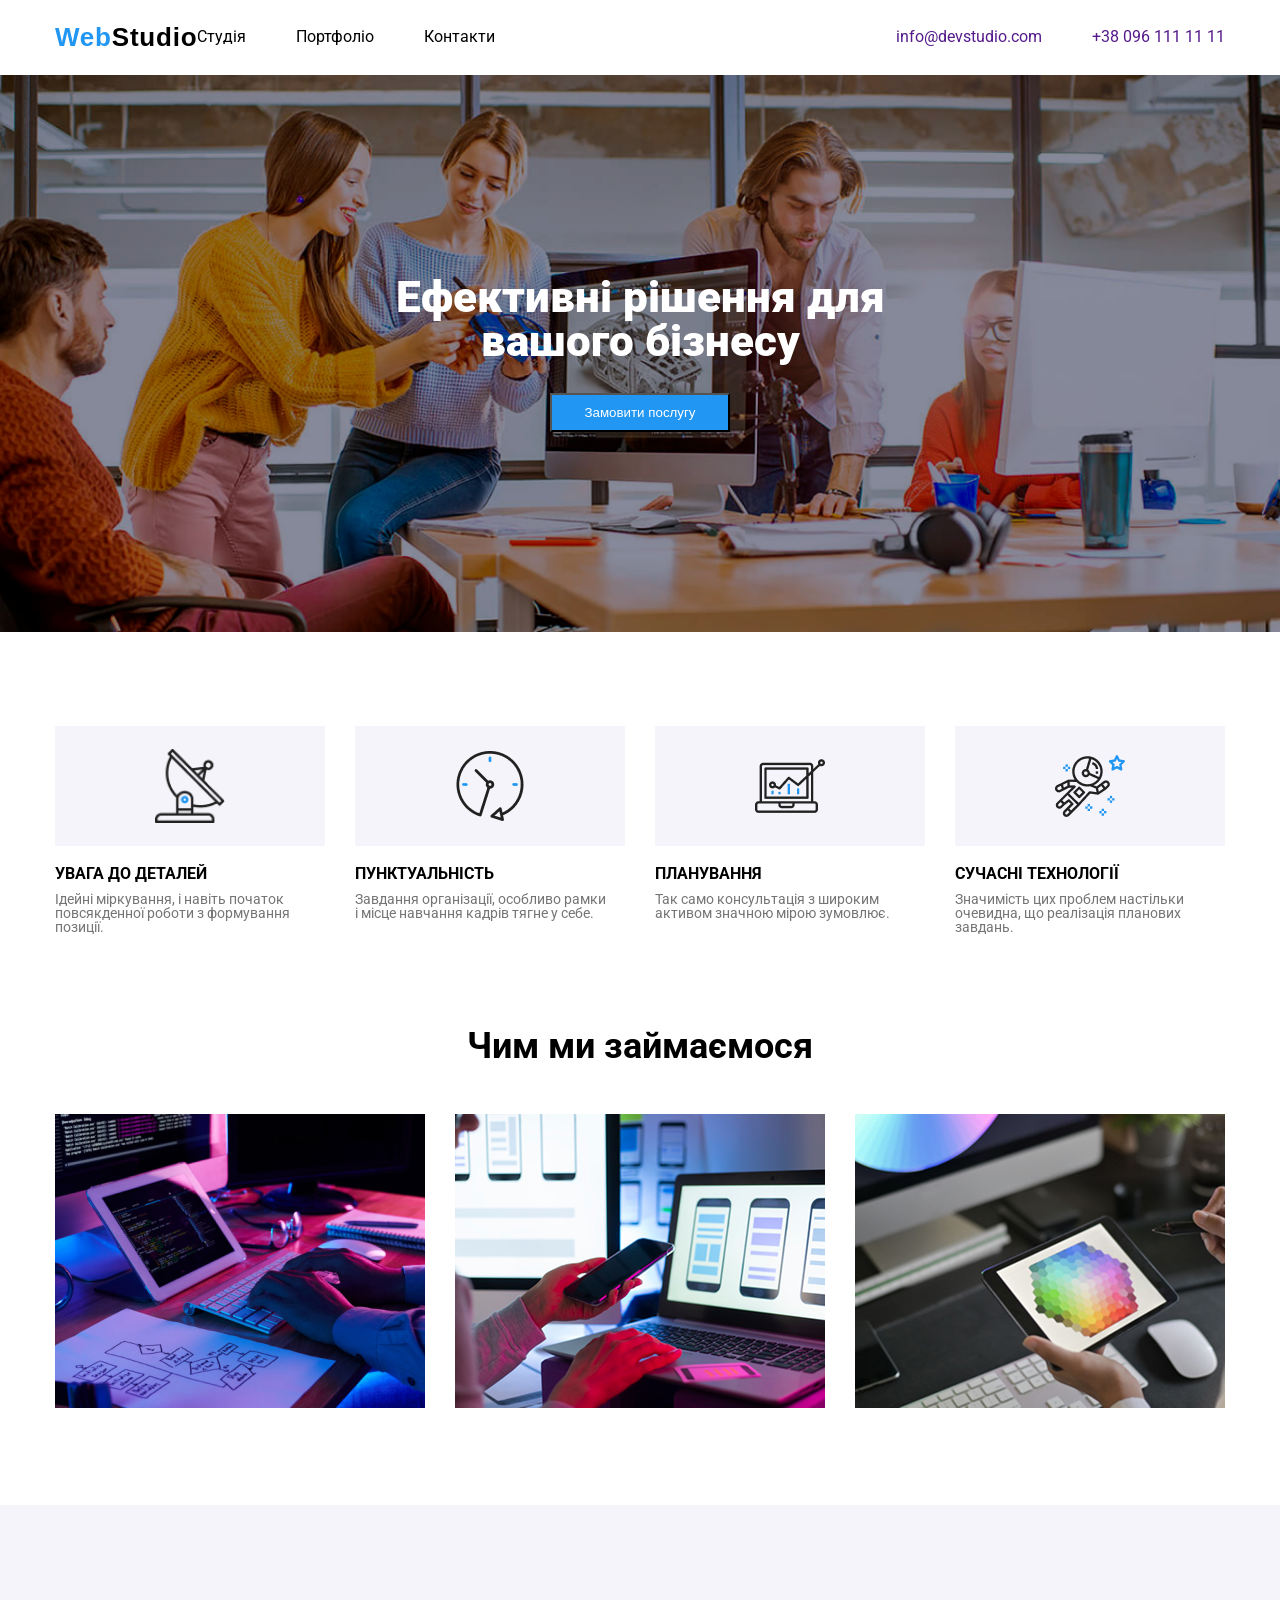
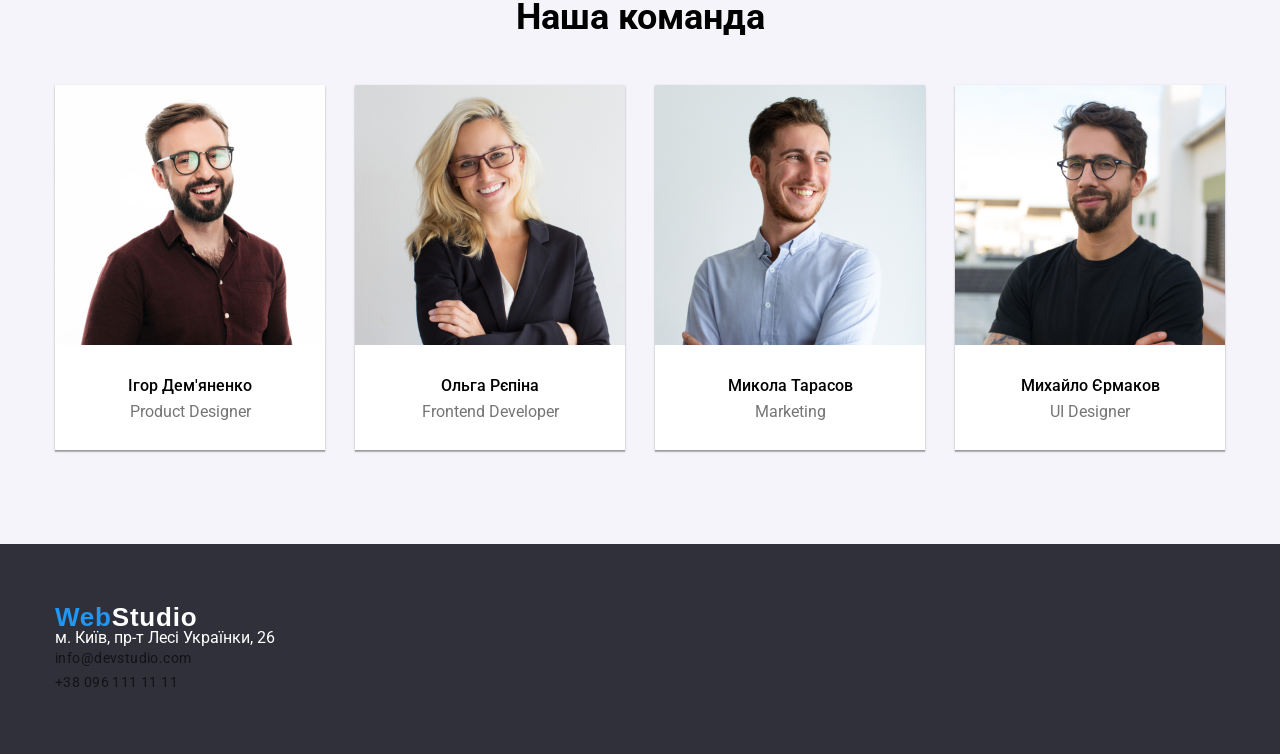
==== commit 0439ca81: "finishing project" ====
--- a/index.html
+++ b/index.html
@@ -14,7 +14,7 @@
 <body>
   <header class="header">
     <div class="container header-container">
-    <a class="header-title" href="">WebStudio</a>
+    <a class="header-logo" href="index.html"><span>Web</span>Studio</a>
     <div class="header-wrapper">
     <nav class="header-nav">
       <ul class="header-nav_list">
--- a/css/style.css
+++ b/css/style.css
@@ -42,7 +42,7 @@
 .header{
   padding-top: 24px;
   padding-bottom: 25px;
-  display: flex;
+  display: flex ;
 
 }
 .header-title{
@@ -55,6 +55,7 @@
   background-position: center;
   background-image: url(../images/background\ image.png);
   background-repeat: no-repeat;
+  background-size: cover ;
 }
 
 .team{
@@ -79,9 +80,13 @@
   padding-top: 60px;
   padding-bottom: 60px;
 }
-
+.header-nav_link{
+  color: var(--logo-color);
+
+}
 .header-nav_link:hover{
  color: var(--accent-color);
+ 
 }
 
 .header-contact_link:hover{
@@ -90,6 +95,7 @@
 .header-nav_list{
  display: flex;
  gap: 50px ;
+
 }
 
 .header-contact_list{
@@ -215,7 +221,13 @@
 .projects-btn{
  border-radius: 4px;
  border: 1px solid var(--bg-color);
-}
+ padding: 6px 23px 6px 26px;
+ font-weight: 500;
+ letter-spacing: 0.03em;
+ font-size: 16px;
+}
+
+
 .projects-list{
   display: flex;
 justify-content: center;
